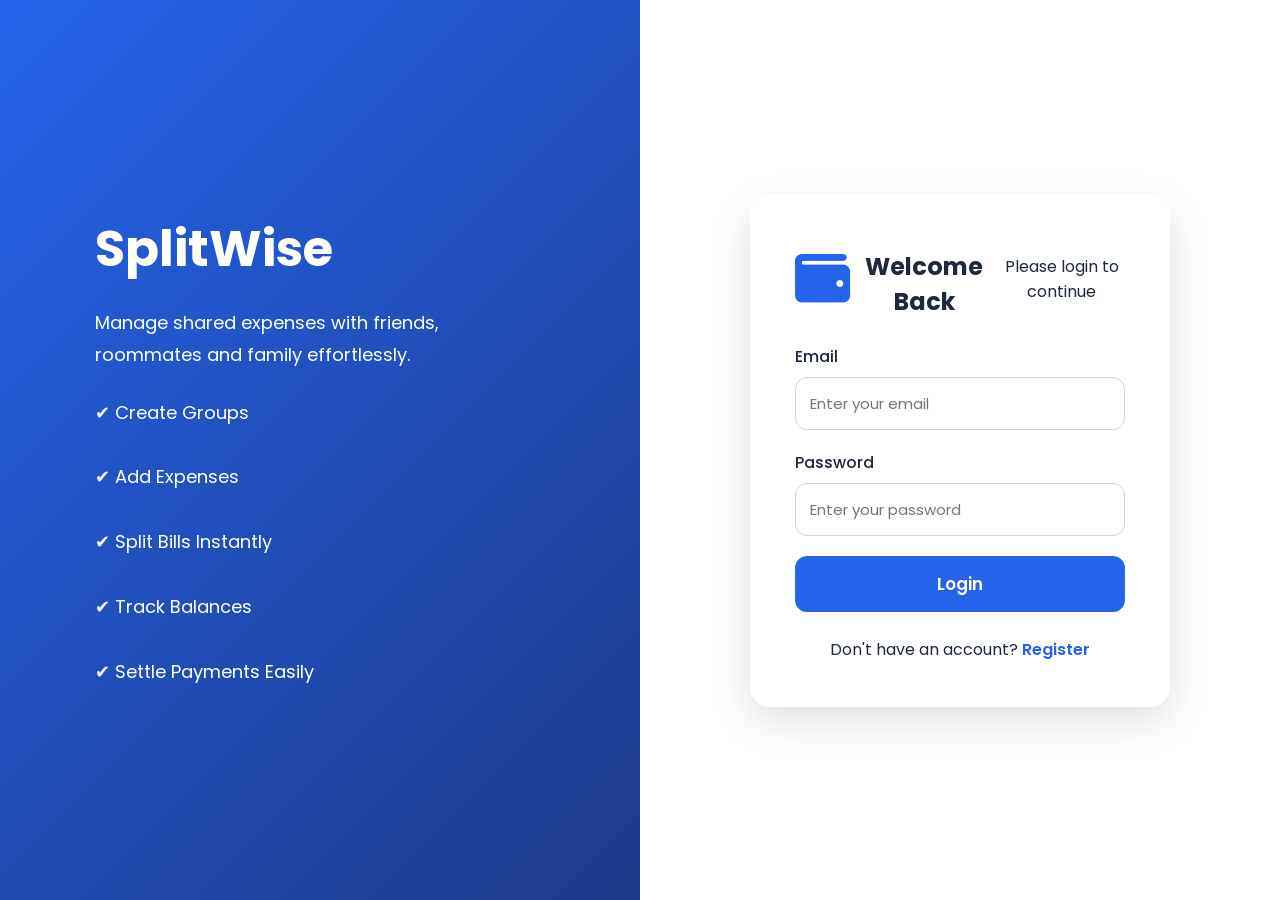
==== src/main/resources/static/balance.html @ a304da25 "Initial SplitShare deployment" ====
<!DOCTYPE html>
<html lang="en">

<head>

    <meta charset="UTF-8">
    <meta name="viewport" content="width=device-width, initial-scale=1">

    <title>Balance | SplitShare</title>

    <link href="https://cdn.jsdelivr.net/npm/bootstrap@5.3.7/dist/css/bootstrap.min.css" rel="stylesheet">

    <link rel="stylesheet"
          href="https://cdnjs.cloudflare.com/ajax/libs/font-awesome/6.7.2/css/all.min.css">

    <link rel="stylesheet" href="css/common.css">
    <link rel="stylesheet" href="css/dashboard.css">
    <link rel="stylesheet" href="css/balance.css">

</head>

<body>

<div class="wrapper">

    <!-- Sidebar -->

    <aside class="sidebar">

        <div>

            <div class="logo">

                <i class="fa-solid fa-wallet"></i>

                <h2>SplitShare</h2>

            </div>

            <ul>

                <li>
                    <a href="dashboard.html">
                        <i class="fa-solid fa-house"></i>
                        Dashboard
                    </a>
                </li>

                <li>
                    <a href="groups.html">
                        <i class="fa-solid fa-users"></i>
                        Groups
                    </a>
                </li>

                <li>
                    <a href="add-expense.html">
                        <i class="fa-solid fa-money-bill-wave"></i>
                        Add Expense
                    </a>
                </li>

                <li class="active">
                    <a href="balance.html">
                        <i class="fa-solid fa-scale-balanced"></i>
                        Balance
                    </a>
                </li>

                <li>
                    <a href="settlement.html">
                        <i class="fa-solid fa-handshake"></i>
                        Settlement
                    </a>
                </li>

                <li>
                    <a href="profile.html">
                        <i class="fa-solid fa-user"></i>
                        Profile
                    </a>
                </li>

            </ul>

        </div>

        <button class="logout-btn" onclick="logout()">
            Logout
        </button>

    </aside>

    <!-- Main -->

    <main class="main-content">

        <div class="page-header">

            <h2>Group Balance</h2>

            <p>Check everyone's balance in a group.</p>

        </div>

        <div class="balance-card">

            <div class="row mb-4">

                <div class="col-md-8">

                    <select
                            id="groupSelect"
                            class="form-control">

                        <option value="">Select Group</option>

                    </select>

                </div>

                <div class="col-md-4">

                    <button
                            id="loadBalanceBtn"
                            class="btn btn-primary w-100">

                        Load Balance

                    </button>

                </div>

            </div>

            <table class="table table-hover">

                <thead>

                <tr>

                    <th>Member</th>

                    <th>Paid</th>

                    <th>Owes</th>

                    <th>Balance</th>

                </tr>

                </thead>

                <tbody id="balanceTable">

                <tr>

                    <td colspan="4" class="text-center">

                        Select a group to view balances.

                    </td>

                </tr>

                </tbody>

            </table>

        </div>

    </main>

</div>

<script src="js/balance.js"></script>

</body>

</html>
---- src/main/resources/static/css/common.css ----
/* ==========================================
   SplitWise - Common Styles
   ========================================== */

@import url('https://fonts.googleapis.com/css2?family=Poppins:wght@300;400;500;600;700&display=swap');

:root{

    --primary:#2563EB;
    --primary-dark:#1D4ED8;

    --success:#10B981;
    --danger:#EF4444;
    --warning:#F59E0B;

    --sidebar:#0F172A;

    --background:#F8FAFC;

    --white:#FFFFFF;

    --text:#1E293B;

    --text-light:#64748B;

    --border:#E2E8F0;

    --shadow:0 8px 25px rgba(0,0,0,.08);

    --radius:16px;

}

*{

    margin:0;

    padding:0;

    box-sizing:border-box;

    font-family:'Poppins',sans-serif;

}

html{

    scroll-behavior:smooth;

}

body{

    background:var(--background);

    color:var(--text);

}

a{

    text-decoration:none;

}

ul{

    list-style:none;

}

img{

    max-width:100%;

}

button{

    cursor:pointer;

}

.container{

    width:90%;

    max-width:1300px;

    margin:auto;

}

/* Buttons */

.btn-primary{

    background:var(--primary);

    color:white;

    border:none;

    border-radius:10px;

    padding:12px 22px;

    transition:.3s;

}

.btn-primary:hover{

    background:var(--primary-dark);

}

.btn-danger{

    background:var(--danger);

    color:white;

    border:none;

    border-radius:10px;

    padding:12px 22px;

}

.btn-success{

    background:var(--success);

    color:white;

    border:none;

    border-radius:10px;

    padding:12px 22px;

}

/* Card */

.card{

    background:white;

    border-radius:var(--radius);

    box-shadow:var(--shadow);

    padding:25px;

}

/* Inputs */

.form-control{

    width:100%;

    padding:12px;

    border:1px solid var(--border);

    border-radius:10px;

    outline:none;

    transition:.3s;

}

.form-control:focus{

    border-color:var(--primary);

}

/* Table */

table{

    width:100%;

    border-collapse:collapse;

}

th{

    background:#F1F5F9;

    padding:14px;

}

td{

    padding:14px;

    border-bottom:1px solid #eee;

}
/* ==========================================
   Dashboard Layout
========================================== */

.wrapper{

    display:flex;

    min-height:100vh;

}

.sidebar{

    width:260px;

    background:var(--sidebar);

    color:white;

    display:flex;

    flex-direction:column;

    justify-content:space-between;

    position:fixed;

    left:0;

    top:0;

    height:100vh;

    padding:25px;

}

.logo{

    display:flex;

    align-items:center;

    gap:12px;

    margin-bottom:35px;

}

.logo i{

    font-size:28px;

    color:#3B82F6;

}

.logo h2{

    color:white;

    font-size:24px;

}

.sidebar ul{

    padding:0;

}

.sidebar ul li{

    margin:10px 0;

}

.sidebar ul li a{

    display:flex;

    align-items:center;

    gap:12px;

    color:#CBD5E1;

    padding:12px 15px;

    border-radius:10px;

    transition:.3s;

}

.sidebar ul li.active a,

.sidebar ul li a:hover{

    background:#1E293B;

    color:white;

}

.main-content{

    margin-left:260px;

    width:calc(100% - 260px);

    padding:35px;

}

.logout-btn{

    width:100%;

    padding:12px;

    background:#EF4444;

    color:white;

    border:none;

    border-radius:10px;

    font-size:16px;

}
---- src/main/resources/static/css/dashboard.css ----
/* ==========================================
   Dashboard Layout
========================================== */

body{
    margin:0;
    padding:0;
    background:#F5F7FB;
    overflow-x:hidden;
}

.wrapper{
    display:flex;
    min-height:100vh;
}

/* ================= Sidebar ================= */

.sidebar{

    width:260px;

    background:#0F172A;

    position:fixed;

    left:0;

    top:0;

    height:100vh;

    color:white;

    display:flex;

    flex-direction:column;

    justify-content:space-between;

    padding:30px 20px;

}

.logo{

    text-align:center;

    margin-bottom:40px;

}

.logo i{

    font-size:42px;

    color:#3B82F6;

}

.logo h2{

    margin-top:10px;

    font-size:28px;

    font-weight:700;

}

.sidebar ul{

    list-style:none;

    padding:0;

}

.sidebar ul li{

    margin:12px 0;

}

.sidebar ul li a{

    color:white;

    text-decoration:none;

    display:flex;

    align-items:center;

    gap:15px;

    padding:14px;

    border-radius:12px;

    transition:.3s;

}

.sidebar ul li a:hover{

    background:#2563EB;

}

.sidebar ul li.active a{

    background:#2563EB;

}

.logout-btn{

    width:100%;

    padding:14px;

    border:none;

    border-radius:12px;

    background:#EF4444;

    color:white;

    font-weight:600;

    cursor:pointer;

}

.logout-btn:hover{

    background:#DC2626;

}

/* ================= Main Content ================= */

.main-content{

    margin-left:260px;

    width:calc(100% - 260px);

    padding:35px;

} 	/* ================= TOP BAR ================= */

	.topbar{

	display:flex;

	justify-content:space-between;

	align-items:center;

	margin-bottom:40px;

	}

	.topbar h2{

	font-size:32px;

	font-weight:700;

	}

	.user-box{

	display:flex;

	align-items:center;

	gap:20px;

	font-size:22px;

	}

	/* ================= CARDS ================= */

	.cards{

	display:grid;

	grid-template-columns:repeat(3,1fr);

	gap:25px;

	margin-bottom:40px;

	}

	.cards .card{

	padding:30px;

	border:none;

	border-radius:18px;

	box-shadow:0 10px 30px rgba(0,0,0,.08);

	transition:.3s;

	}

	.cards .card:hover{

	transform:translateY(-8px);

	}

	.cards .card i{

	font-size:35px;

	color:#2563EB;

	margin-bottom:20px;

	}

	.cards .card h5{

	color:#666;

	margin-bottom:10px;

	}

	.cards .card h2{

	font-size:32px;

	font-weight:700;

	}

	/* ================= TABLE ================= */

	.table-section{

	background:white;

	padding:25px;

	border-radius:18px;

	box-shadow:0 10px 30px rgba(0,0,0,.08);

	}

	.table-header{

	display:flex;

	justify-content:space-between;

	align-items:center;

	margin-bottom:20px;

	}/* ================= TOP RIGHT ================= */

.top-right{

display:flex;

align-items:center;

gap:20px;

}

.notification-btn{

width:45px;

height:45px;

border:none;

border-radius:50%;

background:white;

box-shadow:0 8px 20px rgba(0,0,0,.08);

font-size:18px;

cursor:pointer;

transition:.3s;

}

.notification-btn:hover{

transform:scale(1.08);

}

.profile-box{

display:flex;

align-items:center;

gap:15px;

background:white;

padding:10px 18px;

border-radius:14px;

box-shadow:0 8px 20px rgba(0,0,0,.08);

}

.avatar{

width:50px;

height:50px;

border-radius:50%;

background:#2563EB;

color:white;

display:flex;

align-items:center;

justify-content:center;

font-size:22px;

font-weight:bold;

}

.welcome-text{

margin-top:5px;

color:#666;

font-size:16px;

}

/* ================= Groups ================= */

.groups-section{

margin-top:40px;

}

.section-header{

display:flex;

justify-content:space-between;

align-items:center;

margin-bottom:25px;

}

.group-grid{

display:grid;

grid-template-columns:repeat(auto-fill,minmax(320px,1fr));

gap:25px;

}

.group-card{

background:white;

padding:25px;

border-radius:16px;

box-shadow:0 10px 25px rgba(0,0,0,.08);

transition:.3s;

}

.group-card:hover{

transform:translateY(-6px);

}

.group-card h4{

margin-bottom:12px;

color:#2563EB;

}

.group-card p{

color:#666;

margin-bottom:20px;

}

.group-actions{

display:flex;

gap:10px;

}

.group-actions button{

flex:1;

padding:10px;

border:none;

border-radius:10px;

font-weight:600;

cursor:pointer;

}

.view-btn{

background:#2563EB;

color:white;

}

.delete-btn{

background:#EF4444;

color:white;

}
/* ==========================================
   My Groups Section
========================================== */

.groups-section{

    margin-top:40px;

}

.section-header{

    display:flex;

    justify-content:space-between;

    align-items:center;

    margin-bottom:25px;

}

.section-header h3{

    font-size:26px;

    font-weight:700;

    color:#1E293B;

}

.group-grid{

    display:grid;

    grid-template-columns:repeat(auto-fill,minmax(320px,1fr));

    gap:25px;

}

.group-card{

    background:#fff;

    border-radius:18px;

    padding:25px;

    box-shadow:0 10px 25px rgba(0,0,0,.08);

    transition:.3s;

    border:1px solid #E5E7EB;

}

.group-card:hover{

    transform:translateY(-8px);

    box-shadow:0 18px 35px rgba(37,99,235,.18);

}

.group-card h4{

    color:#2563EB;

    font-size:22px;

    margin-bottom:12px;

}

.group-card p{

    color:#64748B;

    margin-bottom:15px;

    line-height:1.6;

}

.group-card small{

    color:#94A3B8;

    font-size:14px;

}

.group-actions{

    margin-top:20px;

    display:flex;

    gap:12px;

}

.group-actions button{

    flex:1;

    padding:12px;

    border:none;

    border-radius:10px;

    font-weight:600;

    transition:.3s;

}

.view-btn{

    background:#2563EB;

    color:white;

}

.view-btn:hover{

    background:#1D4ED8;

}

.delete-btn{

    background:#EF4444;

    color:white;

}

.delete-btn:hover{

    background:#DC2626;

}
---- src/main/resources/static/css/balance.css ----
.page-header{
    margin-bottom:30px;
}

.page-header h2{
    font-size:30px;
    font-weight:700;
    color:#333;
}

.page-header p{
    color:#777;
    margin-top:5px;
}

.balance-card{

    background:#fff;

    padding:30px;

    border-radius:15px;

    box-shadow:0 8px 20px rgba(0,0,0,.08);

}

.form-control{

    height:50px;

    border-radius:10px;

}

.btn{

    height:50px;

    border-radius:10px;

    font-weight:600;

}

.table{

    margin-top:20px;

}

.table thead{

    background:#0d6efd;

    color:white;

}

.table th{

    padding:15px;

}

.table td{

    vertical-align:middle;

    padding:15px;

}

.table tbody tr:hover{

    background:#f5f9ff;

}

.text-success{

    font-weight:700;

}

.text-danger{

    font-weight:700;

}
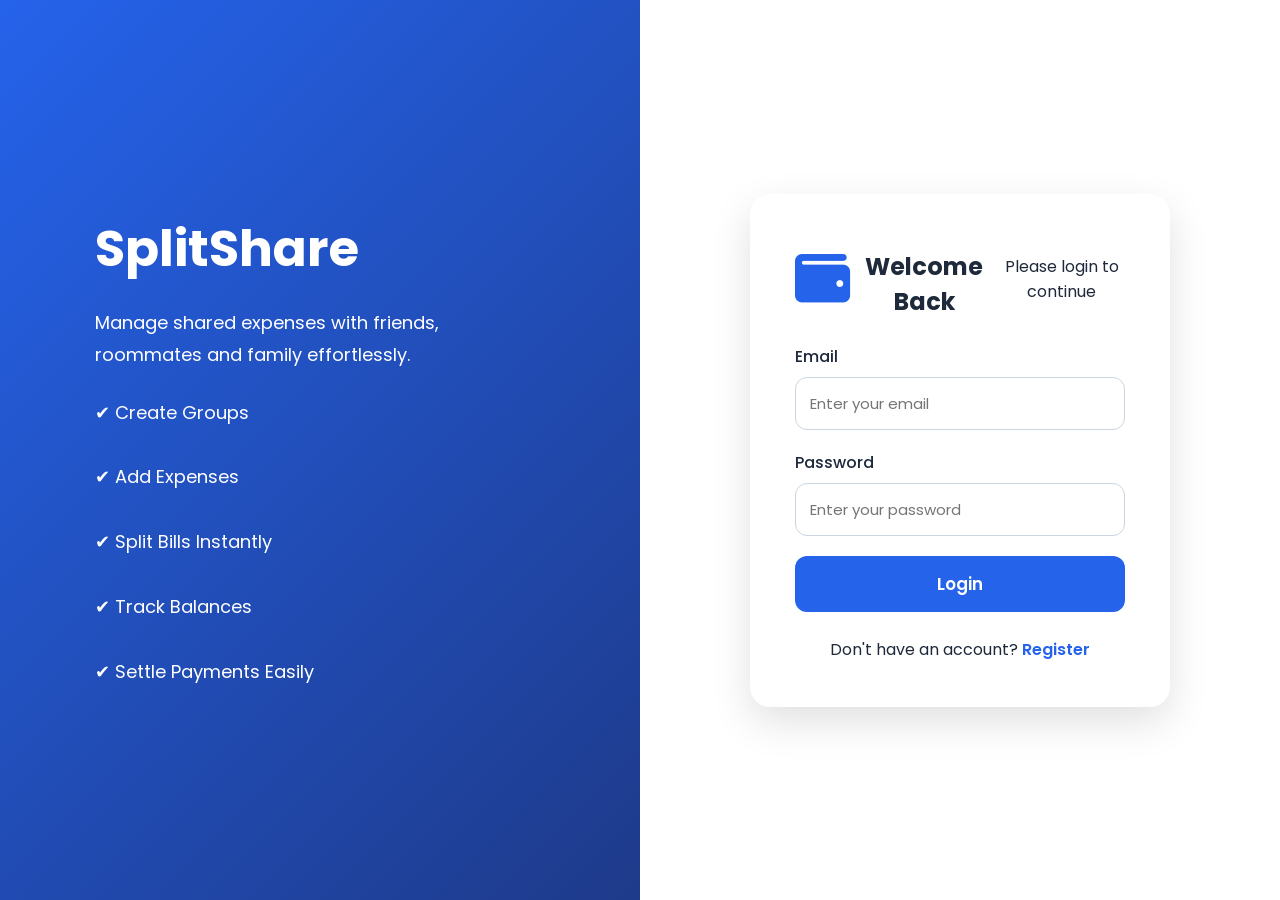
==== commit 23eb93bb: "Add common logout function" ====
--- a/src/main/resources/static/balance.html
+++ b/src/main/resources/static/balance.html
@@ -174,6 +174,7 @@
 </div>
 
 <script src="js/balance.js"></script>
+<script src="js/common.js"></script>
 
 </body>
 
--- a/src/main/resources/static/css/common.css
+++ b/src/main/resources/static/css/common.css
@@ -338,4 +338,77 @@
 
     font-size:16px;
 
+}
+
+/* ==========================================
+   Mobile Responsive
+========================================== */
+
+@media (max-width: 768px) {
+
+    .wrapper{
+        flex-direction: column;
+    }
+
+    .sidebar{
+        position: relative;
+        width: 100%;
+        height: auto;
+        padding: 20px;
+    }
+
+    .main-content{
+        margin-left: 0;
+        width: 100%;
+        padding: 20px;
+    }
+
+    .logo{
+        justify-content: center;
+    }
+
+    .sidebar ul li a{
+        justify-content: center;
+    }
+
+    .container{
+        width:95%;
+    }
+
+    .card{
+        padding:18px;
+    }
+
+    table{
+        display:block;
+        overflow-x:auto;
+        white-space:nowrap;
+    }
+
+    input,
+    select,
+    textarea,
+    button{
+        width:100%;
+        font-size:16px;
+    }
+
+    .btn-primary,
+    .btn-success,
+    .btn-danger{
+        width:100%;
+    }
+
+    h1{
+        font-size:28px;
+    }
+
+    h2{
+        font-size:22px;
+    }
+
+    h3{
+        font-size:18px;
+    }
+
 }
--- a/src/main/resources/static/css/dashboard.css
+++ b/src/main/resources/static/css/dashboard.css
@@ -611,4 +611,129 @@
 
     background:#DC2626;
 
+}
+/* ==========================================
+   Responsive Dashboard
+========================================== */
+
+@media screen and (max-width: 768px){
+
+    body{
+        overflow-x:hidden;
+    }
+
+    .wrapper{
+        flex-direction:column;
+    }
+
+    /* Sidebar */
+
+    .sidebar{
+        position:relative;
+        width:100%;
+        height:auto;
+        padding:20px;
+    }
+
+    .logo{
+        margin-bottom:20px;
+    }
+
+    .sidebar ul{
+        display:flex;
+        flex-wrap:wrap;
+        justify-content:center;
+        gap:10px;
+    }
+
+    .sidebar ul li{
+        margin:0;
+    }
+
+    .sidebar ul li a{
+        padding:10px 14px;
+        font-size:14px;
+    }
+
+    .logout-btn{
+        margin-top:20px;
+    }
+
+    /* Main */
+
+    .main-content{
+        margin-left:0;
+        width:100%;
+        padding:20px;
+    }
+
+    /* Topbar */
+
+    .topbar{
+        flex-direction:column;
+        align-items:flex-start;
+        gap:20px;
+    }
+
+    .topbar h2{
+        font-size:24px;
+    }
+
+    .top-right{
+        width:100%;
+        justify-content:space-between;
+    }
+
+    .profile-box{
+        padding:8px 12px;
+    }
+
+    .avatar{
+        width:40px;
+        height:40px;
+        font-size:18px;
+    }
+
+    /* Cards */
+
+    .cards{
+        grid-template-columns:1fr;
+    }
+
+    .cards .card{
+        padding:20px;
+    }
+
+    .cards .card h2{
+        font-size:26px;
+    }
+
+    /* Groups */
+
+    .group-grid{
+        grid-template-columns:1fr;
+    }
+
+    .group-actions{
+        flex-direction:column;
+    }
+
+    /* Tables */
+
+    .table-section{
+        overflow-x:auto;
+    }
+
+    table{
+        min-width:650px;
+    }
+
+    /* Section Header */
+
+    .section-header{
+        flex-direction:column;
+        align-items:flex-start;
+        gap:15px;
+    }
+
 }
--- a/src/main/resources/static/css/balance.css
+++ b/src/main/resources/static/css/balance.css
@@ -87,4 +87,38 @@
 
     font-weight:700;
 
+}
+
+/* ==========================================
+   Responsive Balance Page
+========================================== */
+
+@media screen and (max-width:768px){
+
+    .page-header{
+        text-align:center;
+        margin-bottom:20px;
+    }
+
+    .page-header h2{
+        font-size:26px;
+    }
+
+    .balance-card{
+        padding:20px;
+    }
+
+    .btn{
+        width:100%;
+        margin-top:10px;
+    }
+
+    .table-responsive{
+        overflow-x:auto;
+    }
+
+    .table{
+        min-width:650px;
+    }
+
 }
